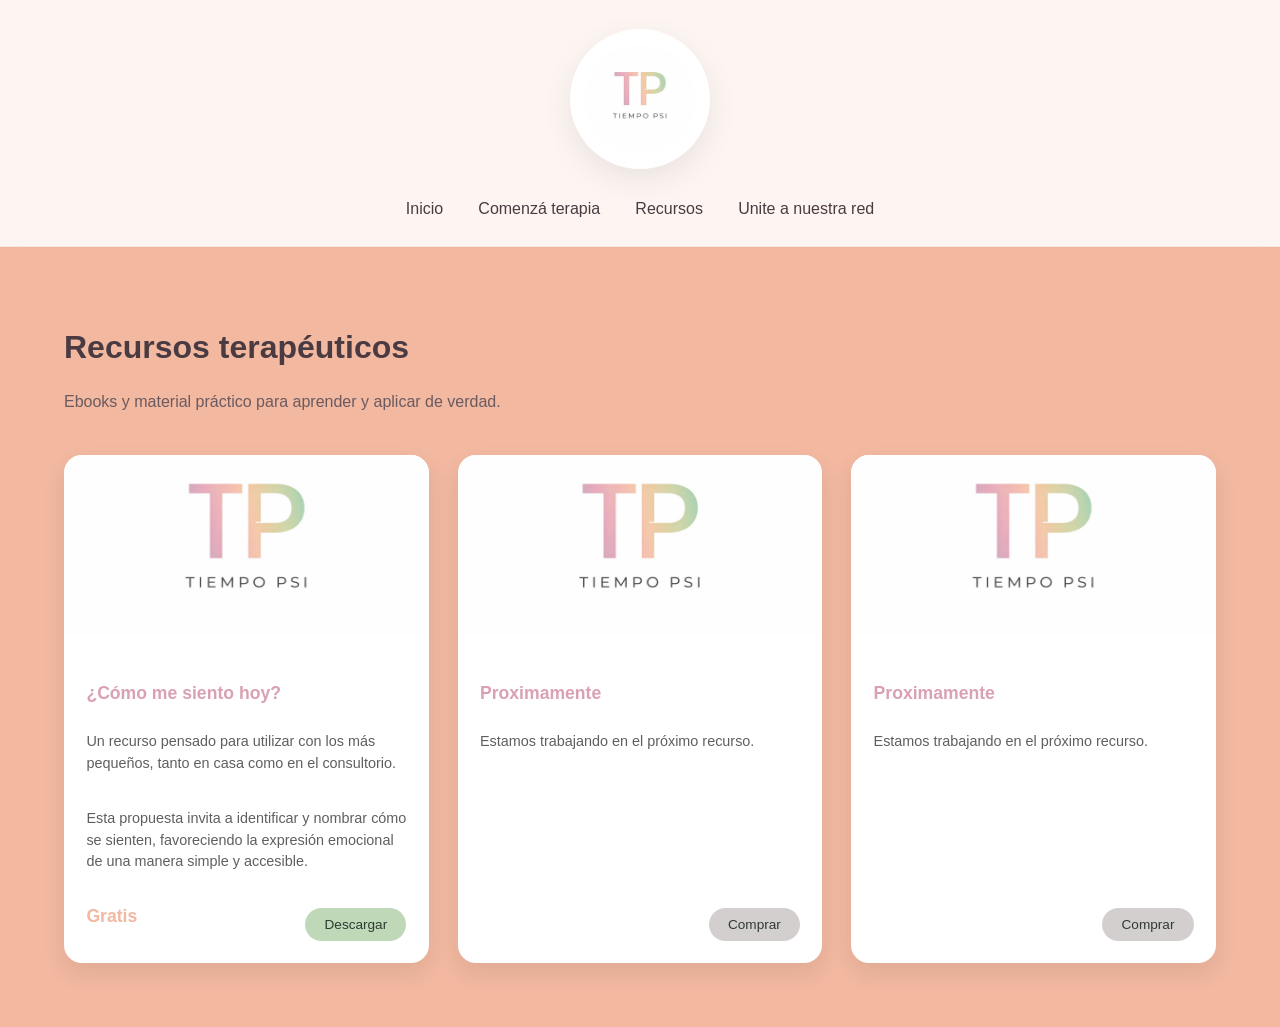
==== recursos.html @ 7a667556 "Update - Seccion recursos Se agrego la pagina de recursos. Contiene cards para el consumo de los rec" ====
<!DOCTYPE html>
<html lang="es">

<head>
    <meta charset="UTF-8" />
    <meta name="viewport" content="width=device-width, initial-scale=1.0" />
    <title>Recursos | Tiempo PSI</title>
    <link rel="stylesheet" href="styles.css" />
    <link rel="stylesheet" href="recursos.css" />
    <link rel="icon" href="Documentos/logoTiempoPSI.jpeg">
</head>

<body>
    <header class="site-header">
        <img src="Documentos/logoTiempoPSI.jpeg" alt="Tiempo Psi" class="logo" />

        <nav class="navbar">
            <a href="index.html#inicio" class="nav-link">Inicio</a>
            <a href="index.html#contacto" class="nav-link">Comenzá terapia</a>
            <a href="recursos.html" class="nav-link">Recursos</a>
            <a href="" class="nav-link">Unite a nuestra red</a>
        </nav>
    </header>

    <section class="recursos">
        <h1>Recursos terapéuticos</h1>
        <p class="subtitle">
            Ebooks y material práctico para aprender y aplicar de verdad.
        </p>

        <div class="recursos-grid">

            <article class="recurso-card">
                <div class="recurso-img">
                    <img src="Documentos/logoTiempoPSI.jpeg" alt="¿Cómo me siento hoy?">
                </div>

                <div class="recurso-content" data-type="free" data-file="Ebooks/como-me-siento-hoy.pdf">
                    <h2>¿Cómo me siento hoy?</h2>

                    <p>
                        Un recurso pensado para utilizar con los más pequeños, tanto en casa como en el consultorio.
                    </p>

                    <p>
                        Esta propuesta invita a identificar y nombrar cómo se sienten, favoreciendo la expresión
                        emocional de una manera simple y accesible.
                    </p>

                    <div class="recurso-footer">
                        <span class="precio">Gratis</span>

                        <button class="btn-comprar" data-action="download">
                            Descargar
                        </button>
                    </div>
                </div>
            </article>

            <article class="recurso-card">
                <div class="recurso-img">
                    <img src="Documentos/logoTiempoPSI.jpeg" alt="Ebook Tiempo PSI">
                </div>

                <div class="recurso-content">
                    <h2>Proximamente</h2>
                    <p>
                        Estamos trabajando en el próximo recurso.
                    </p>

                    <div class="recurso-footer">
                        <span class="precio"></span>
                        <button class="btn-comprar" disabled>
                            Comprar
                        </button>
                    </div>
                </div>
            </article>  
 
            <article class="recurso-card">
                <div class="recurso-img">
                    <img src="Documentos/logoTiempoPSI.jpeg" alt="Ebook Tiempo PSI">
                </div>

                <div class="recurso-content">
                    <h2>Proximamente</h2>
                    <p>
                        Estamos trabajando en el próximo recurso.
                    </p>

                    <div class="recurso-footer">
                        <span class="precio"></span>
                        <button class="btn-comprar" disabled>
                            Comprar
                        </button>
                    </div>
                </div>
            </article>  

            <!-- Más ebooks en el futuro -->

        </div>
    </section>

    <!-- MODAL COMPRA -->
    <div class="modal-overlay" id="modalCompra">
        <div class="modal">
            <button class="modal-close" id="cerrarModal">&times;</button>

            <h2>Finalizar compra</h2>
            <p class="modal-subtitle">Completá tus datos para continuar</p>

            <form id="formCompra">
                <div class="field">
                    <label>Nombre y apellido *</label>
                    <input type="text" name="nombre" required />
                </div>

                <div class="field">
                    <label>Email *</label>
                    <input type="email" name="email" required />
                </div>

                <div class="field">
                    <label>Confirmar email *</label>
                    <input type="email" name="emailConfirmacion" required />
                </div>

                <div class="field">
                    <label>Producto</label>
                    <input type="text" name="producto" id="productoSeleccionado" readonly />
                </div>

                <div class="modal-actions">
                    <button type="submit" class="btn-comprar">
                        Continuar al pago
                    </button>
                </div>
            </form>
        </div>
    </div>

    <script src="recursos.js"></script>

</body>

</html>
---- styles.css ----
:root {
  --rosa-malva: #D9A1B2;
  --durazno: #F2B8A0;
  --amarillo-crema: #EED9A6;
  --verde-salvia: #BFD8B8;

  --fondo: var(--amarillo-crema);
  --texto: #3a3a3a;
  --blanco: #ffffff;
  --error: #c96b78;
}

* {
  box-sizing: border-box;
}

body {
  margin: 0;
  font-family: 'Inter', sans-serif;
  background-color: var(--durazno);
  color: var(--texto);
  line-height: 1.6;
}

html {
  scroll-behavior: smooth;
}

.container {
  max-width: 900px;
  margin: auto;
  padding: 2rem 1rem;
}

/* HERO */
.hero {
  text-align: center;
  margin-bottom: 3rem;
}

.hero h1 {
  font-size: 2.0rem;
  margin-bottom: 0.3rem;
  color: #4a3b42;
}

.subtitle {
  color: #6b5a60;
}

/* SECCIONES */
.bio,
.form-section {
  background-color: var(--blanco);
  padding: 2rem;
  border-radius: 18px;
  margin-bottom: 3rem;
}

.bio h2,
.form-section h2 {
  margin-top: 0;
  color: #4a3b42;
}

/* FORM */
.contact-form {
  display: grid;
  gap: 1.4rem;
}

.field {
  display: flex;
  flex-direction: column;
}

label {
  font-weight: 500;
  margin-bottom: 0.3rem;
}

/* FORM VALIDACIONES */

.input-error {
  border-color: var(--error) !important;
  box-shadow: 0 0 0 2px rgba(201, 107, 120, 0.25);
}

.field-error {
  color: var(--error);
  font-size: 0.8rem;
  margin-top: 0.3rem;
}


.error {
  border: 2px solid #c84b4b;
}

.error-text {
  color: #c84b4b;
  font-size: 0.8rem;
  margin-top: 4px;
  display: block;
}


/* INPUTS */
input,
textarea {
  padding: 0.6rem 0.7rem;
  border-radius: 10px;
  border: 1px solid #d1cfcf;
  font-family: inherit;
  transition: border 0.2s ease, box-shadow 0.2s ease;
}

input:focus,
textarea:focus {
  outline: none;
  border-color: var(--rosa-malva);
  box-shadow: 0 0 0 2px rgba(217, 161, 178, 0.25);
}

/* FIELDSETS */
fieldset {
  border: 1px solid #e2e0e0;
  padding: 1rem;
  border-radius: 14px;
}

legend {
  font-weight: 600;
  margin-bottom: 0.5rem;
  padding: 0 0.4rem;
  color: #4a3b42;
}

fieldset label {
  display: block;
  margin-bottom: 0.4rem;
  font-weight: 400;
}

/* ERRORES */
fieldset.error {
  border-color: var(--error);
  background-color: rgba(242, 184, 160, 0.25);
}

fieldset.error legend {
  color: var(--error);
}

.error-message,
#horario-error {
  color: var(--error);
  font-size: 0.85rem;
  margin-top: 0.4rem;
}

/* BOTÓN */
button {
  margin-top: 1rem;
  padding: 0.9rem;
  border-radius: 14px;
  border: none;
  background-color: var(--rosa-malva);
  color: #ffffff;
  font-size: 1rem;
  cursor: pointer;
  transition: background 0.25s ease, transform 0.1s ease;
}

button:hover:not(:disabled) {
  background-color: var(--verde-salvia);
  color: #2f3b32;
}

button:active:not(:disabled) {
  transform: scale(0.98);
}

button:disabled {
  background-color: #d4cfcf;
  cursor: not-allowed;
}

/* HEADER */
.site-header {
  text-align: center;
  padding: 2.5rem 1rem 1.5rem;
}

.logo {
  width: 140px;
  height: 140px;
  object-fit: cover;
  border-radius: 50%;
  background-color: white;
  padding: 1rem;
  box-shadow: 0 10px 30px rgba(0, 0, 0, 0.08);
  margin-bottom: 1.2rem;
}


/* NAVBAR */
.navbar {
  display: flex;
  justify-content: center;
  gap: 2.2rem;
  flex-wrap: wrap;
}

.nav-link {
  text-decoration: none;
  font-weight: 500;
  color: #4a3b42;
  position: relative;
  padding-bottom: 4px;
  transition: color 0.2s ease;
}

.nav-link::after {
  content: "";
  position: absolute;
  left: 0;
  bottom: 0;
  width: 0;
  height: 2px;
  background-color: var(--rosa-malva);
  transition: width 0.25s ease;
}

.nav-link:hover {
  color: var(--rosa-malva);
}

.nav-link:hover::after {
  width: 100%;
}

/* =========================
   HEADER AVANZADO
========================= */

.site-header {
  position: sticky;
  top: 0;
  z-index: 100;
  background: rgba(255, 255, 255, 0.85);
  backdrop-filter: blur(8px);
  -webkit-backdrop-filter: blur(8px);
  text-align: center;
  padding: 1.8rem 1rem 1.2rem;
  border-bottom: 1px solid rgba(0, 0, 0, 0.05);
  animation: headerFade 0.8s ease forwards;
}

/* LOGO CIRCULAR */
.logo {
  width: 140px;
  height: 140px;
  object-fit: cover;
  border-radius: 50%;
  background-color: white;
  padding: 1rem;
  box-shadow: 0 10px 30px rgba(0, 0, 0, 0.08);
  margin-bottom: 1.2rem;
  animation: logoFloat 1.2s ease forwards;
}

/* NAVBAR */
.navbar {
  display: flex;
  justify-content: center;
  gap: 2.2rem;
  flex-wrap: wrap;
}

.nav-link {
  text-decoration: none;
  font-weight: 500;
  color: #4a3b42;
  position: relative;
  padding-bottom: 6px;
  transition: color 0.25s ease;
}

/* underline animado */
.nav-link::after {
  content: "";
  position: absolute;
  left: 0;
  bottom: 0;
  width: 0;
  height: 2px;
  background-color: var(--rosa-malva);
  transition: width 0.3s ease;
}

.nav-link:hover {
  color: var(--rosa-malva);
}

.nav-link:hover::after {
  width: 100%;
}

/* LINK ACTIVO (futuro JS o anchor) */
.nav-link.active {
  color: var(--rosa-malva);
}

.nav-link.active::after {
  width: 100%;
}

/* =========================
   ANIMACIONES
========================= */

@keyframes headerFade {
  from {
    opacity: 0;
    transform: translateY(-10px);
  }

  to {
    opacity: 1;
    transform: translateY(0);
  }
}


@keyframes logoFloat {
  from {
    opacity: 0;
    transform: translateY(-8px) scale(0.96);
  }

  to {
    opacity: 1;
    transform: translateY(0) scale(1);
  }
}

#contacto, #inicio {
  scroll-margin-top: 250px; /* ajustá según altura real del header */
}


/* RESPONSIVE */
@media (max-width: 600px) {

  .container {
    padding: 1.5rem 1rem;
  }

  .bio,
  .form-section {
    padding: 1.5rem;
  }

  .logo {
    width: 110px;
    height: 110px;
  }

  .navbar {
    gap: 1.4rem;
  }
}
---- recursos.css ----
/* =========================
   PÁGINA RECURSOS
========================= */

.recursos {
  max-width: 1200px;
  margin: 0 auto;
  padding: 3rem 1.5rem 4rem;
}

.recursos h1 {
  font-size: 2rem;
  margin-bottom: 0.5rem;
  color: #4a3b42;
}

.recursos .subtitle {
  margin-bottom: 2.5rem;
}

/* =========================
   GRID
========================= */

.recursos-grid {
  display: grid;
  grid-template-columns: repeat(3, 1fr);
  gap: 1.8rem;
}

/* =========================
   CARD
========================= */

.recurso-card {
  background-color: var(--blanco);
  border-radius: 18px;
  overflow: hidden;
  box-shadow: 0 10px 25px rgba(0, 0, 0, 0.08);
  transition: transform 0.25s ease, box-shadow 0.25s ease;
  display: flex;
  flex-direction: column;
}

.recurso-card:hover {
  transform: translateY(-4px);
  box-shadow: 0 14px 30px rgba(0, 0, 0, 0.12);
}

.recurso-img img {
  width: 100%;
  height: 180px;
  object-fit: cover;
}

.recurso-content {
  padding: 1.4rem;
  display: flex;
  flex-direction: column;
  flex-grow: 1;
}

.recurso-content h2 {
  font-size: 1.1rem;
  margin-bottom: 0.6rem;
  color: var(--rosa-malva);
}

.recurso-content p {
  font-size: 0.9rem;
  line-height: 1.5;
  margin-bottom: 1.2rem;
  color: #5f5f5f;
}

.recurso-footer {
  margin-top: auto;
  display: flex;
  justify-content: space-between;
  align-items: center;
}

.precio {
  font-size: 1.1rem;
  font-weight: 600;
  color: var(--durazno);
}

/* =========================
   BOTÓN RECURSOS
========================= */

.btn-comprar {
  background-color: var(--verde-salvia);
  border: none;
  color: #2f3b32;
  padding: 0.55rem 1.2rem;
  border-radius: 999px;
  cursor: pointer;
  font-size: 0.85rem;
  font-weight: 500;
  transition: background 0.25s ease, transform 0.15s ease;
}

.btn-comprar:hover:not(:disabled) {
  background-color: #a9cda1;
  transform: translateY(-1px);
}

/* =========================
   MODAL
========================= */

.modal-overlay {
  position: fixed;
  inset: 0;
  background: rgba(0, 0, 0, 0.35);
  display: none;
  align-items: center;
  justify-content: center;
  z-index: 1000;
  padding: 1rem;
}

.modal-overlay.active {
  display: flex;
}

.modal {
  background-color: var(--blanco);
  width: 100%;
  max-width: 420px;
  padding: 2rem;
  border-radius: 20px;
  position: relative;
  animation: modalFade 0.3s ease;
}

@keyframes modalFade {
  from {
    opacity: 0;
    transform: translateY(8px);
  }
  to {
    opacity: 1;
    transform: translateY(0);
  }
}

.modal h2 {
  color: var(--rosa-malva);
  margin-bottom: 0.3rem;
}

.modal-subtitle {
  font-size: 0.9rem;
  color: #6b6b6b;
  margin-bottom: 1.2rem;
}

.modal-actions {
  margin-top: 1.5rem;
  text-align: right;
}

.modal-close {
  position: absolute;
  top: 10px;
  right: 14px;
  background: none;
  border: none;
  font-size: 1.5rem;
  cursor: pointer;
  color: #999;
}

.modal-close:hover {
  color: #333;
}

/* =========================
   RESPONSIVE
========================= */

@media (max-width: 900px) {
  .recursos-grid {
    grid-template-columns: repeat(2, 1fr);
  }
}

@media (max-width: 600px) {

  .recursos {
    padding: 2rem 1rem 3rem;
  }

  .recursos-grid {
    grid-template-columns: 1fr;
  }

  .recurso-img img {
    height: 160px;
  }
}
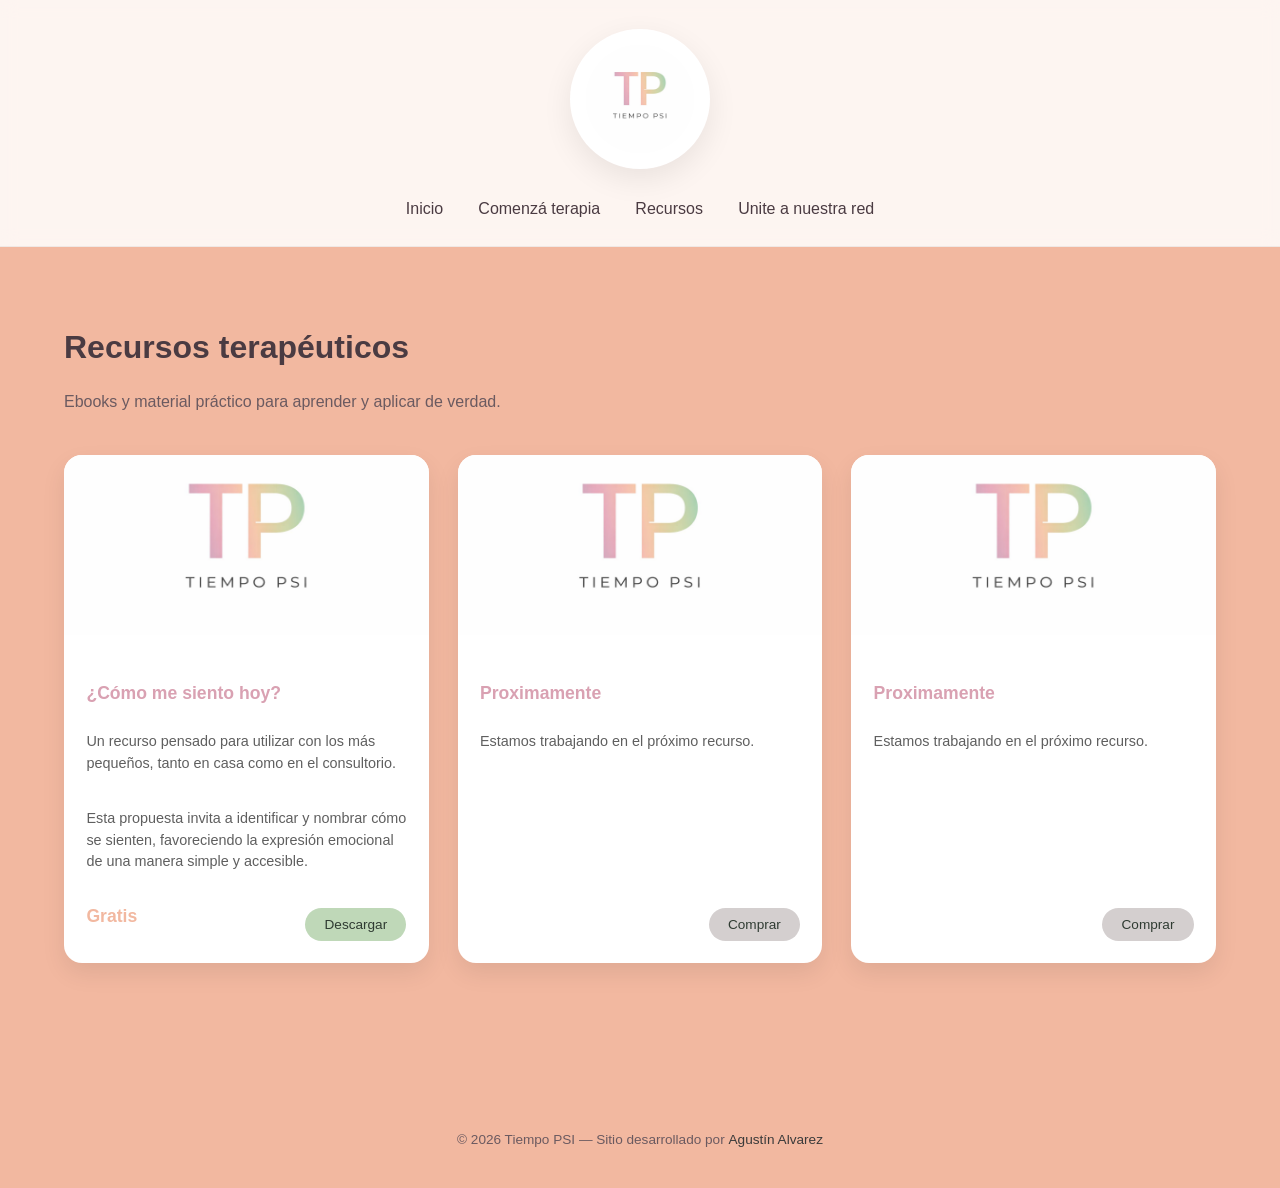
==== commit 0bb89ef9: "Agrego Footer Se agregó el footer con su estilo." ====
--- a/recursos.html
+++ b/recursos.html
@@ -35,7 +35,7 @@
                     <img src="Documentos/logoTiempoPSI.jpeg" alt="¿Cómo me siento hoy?">
                 </div>
 
-                <div class="recurso-content" data-type="free" data-file="Ebooks/como-me-siento-hoy.pdf">
+                <div class="recurso-content" data-type="free" data-file="Ebooks/como me siento hoy.pdf">
                     <h2>¿Cómo me siento hoy?</h2>
 
                     <p>
@@ -75,8 +75,8 @@
                         </button>
                     </div>
                 </div>
-            </article>  
- 
+            </article>
+
             <article class="recurso-card">
                 <div class="recurso-img">
                     <img src="Documentos/logoTiempoPSI.jpeg" alt="Ebook Tiempo PSI">
@@ -95,7 +95,7 @@
                         </button>
                     </div>
                 </div>
-            </article>  
+            </article>
 
             <!-- Más ebooks en el futuro -->
 
@@ -142,6 +142,13 @@
 
     <script src="recursos.js"></script>
 
+    <footer class="site-footer">
+        <p>
+            © 2026 Tiempo PSI — Sitio desarrollado por
+            <a href="" target="_blank">Agustín Alvarez</a>
+        </p>
+    </footer>
+
 </body>
 
 </html>
--- a/styles.css
+++ b/styles.css
@@ -317,6 +317,29 @@
 }
 
 /* =========================
+   FOOTER
+========================= */
+
+.site-footer {
+  margin-top: 4rem;
+  padding: 1.5rem 1rem;
+  text-align: center;
+  font-size: 0.85rem;
+  color: #6b5a60;
+}
+
+.site-footer a {
+  color: var(--texto);
+  text-decoration: none;
+  font-weight: 500;
+}
+
+.site-footer a:hover {
+  text-decoration: underline;
+}
+
+
+/* =========================
    ANIMACIONES
 ========================= */
 
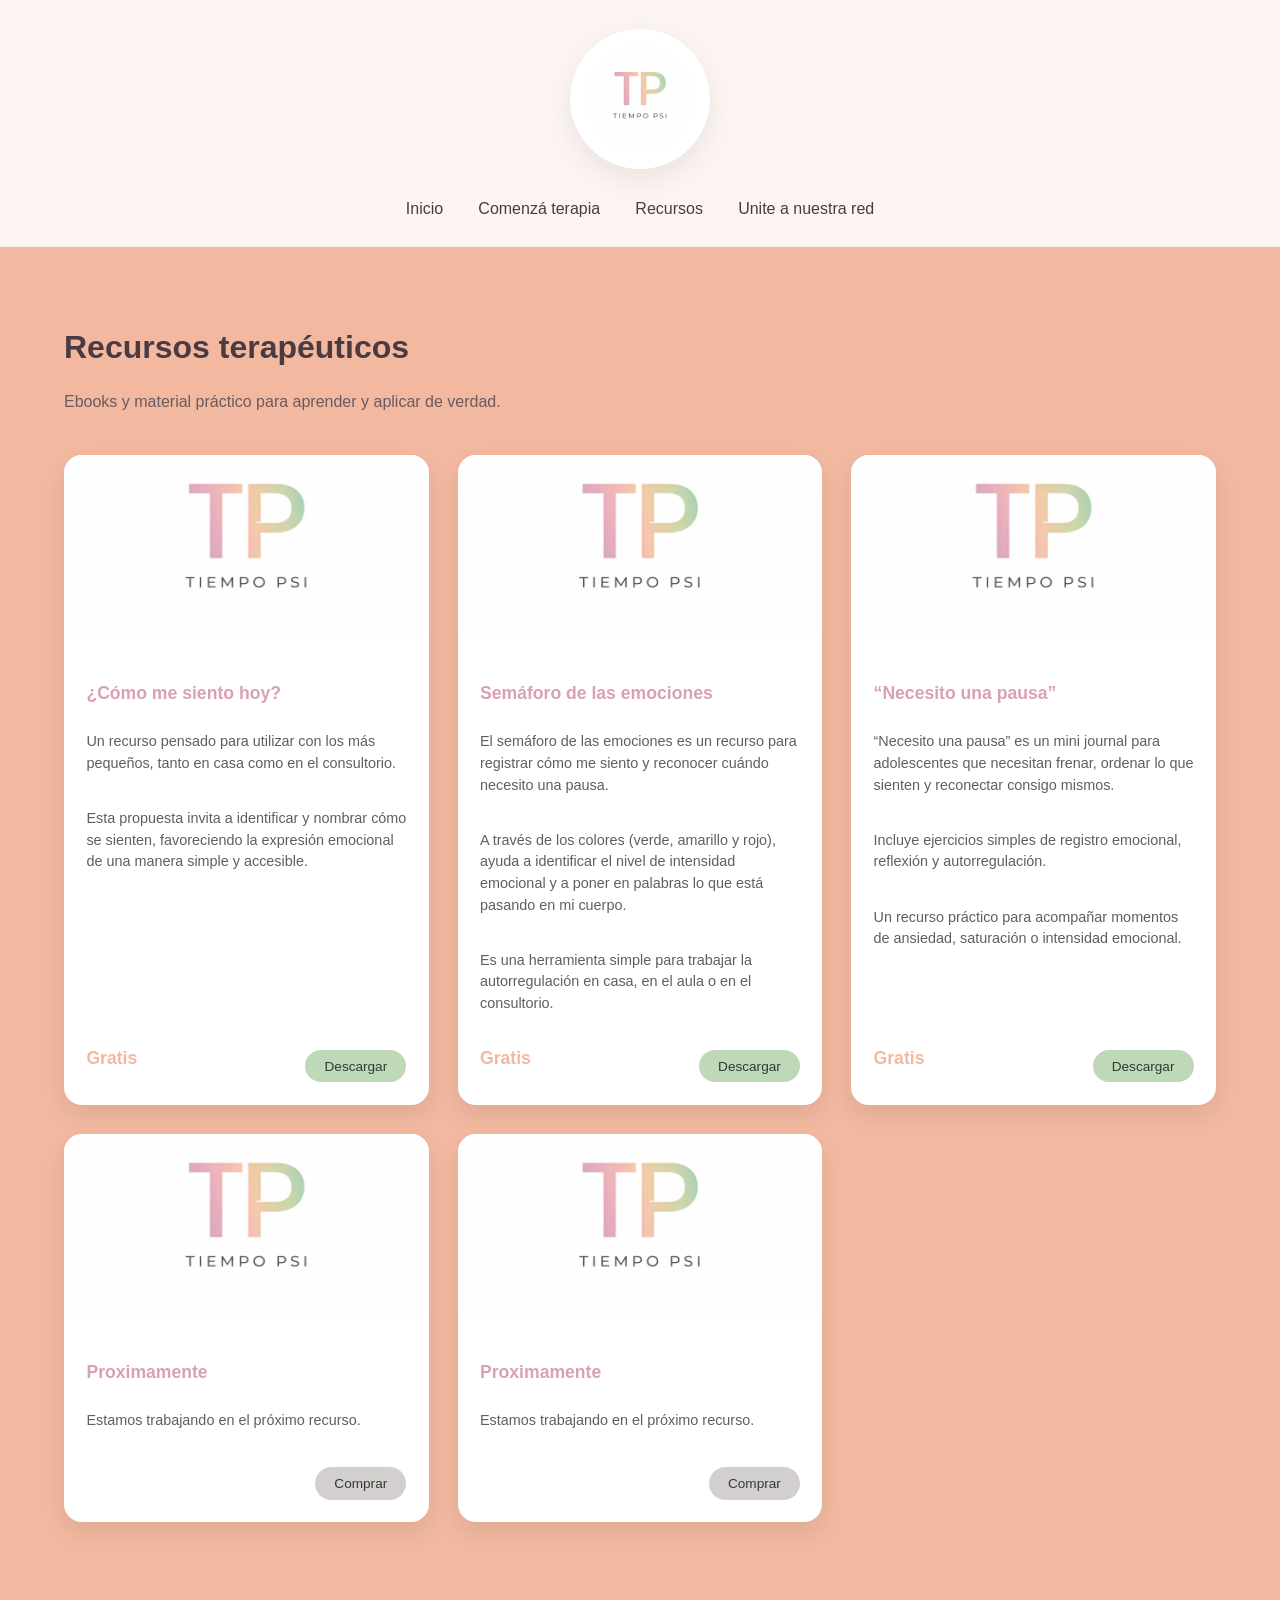
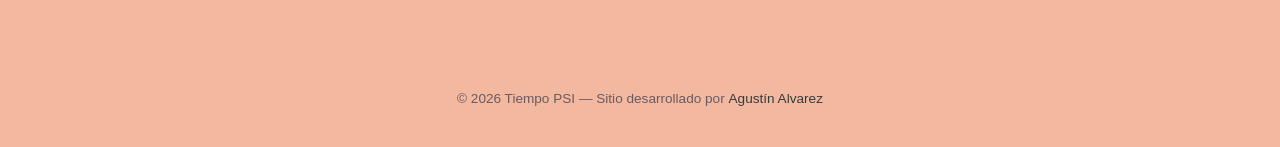
==== commit e7abcf54: "Add recursos Se agregaron dos nuevos recursos. Semáforo y Journal" ====
--- a/recursos.html
+++ b/recursos.html
@@ -8,6 +8,17 @@
     <link rel="stylesheet" href="styles.css" />
     <link rel="stylesheet" href="recursos.css" />
     <link rel="icon" href="Documentos/logoTiempoPSI.jpeg">
+
+    <!-- Google tag (gtag.js) -->
+    <script async src="https://www.googletagmanager.com/gtag/js?id=G-MJ1HTQVVB2"></script>
+    <script>
+        window.dataLayer = window.dataLayer || [];
+        function gtag() { dataLayer.push(arguments); }
+        gtag('js', new Date());
+
+        gtag('config', 'G-MJ1HTQVVB2');
+    </script>
+
 </head>
 
 <body>
@@ -59,6 +70,65 @@
 
             <article class="recurso-card">
                 <div class="recurso-img">
+                    <img src="Documentos/logoTiempoPSI.jpeg" alt="semaforo de las emociones">
+                </div>
+
+                <div class="recurso-content" data-type="free" data-file="Ebooks/semaforo de las emociones.pdf">
+                    <h2>Semáforo de las emociones</h2>
+
+                    <p>
+                        El semáforo de las emociones es un recurso para registrar cómo me siento y reconocer cuándo
+                        necesito una pausa.
+                    </p>
+                    <p>
+                        A través de los colores (verde, amarillo y rojo), ayuda a identificar el nivel de intensidad
+                        emocional y a poner en palabras lo que está pasando en mi cuerpo.
+                    </p>
+                    <p>
+                        Es una herramienta simple para trabajar la autorregulación en casa, en el aula o en el
+                        consultorio.
+                    </p>
+                    <div class="recurso-footer">
+                        <span class="precio">Gratis</span>
+
+                        <button class="btn-comprar" data-action="download">
+                            Descargar
+                        </button>
+                    </div>
+                </div>
+            </article>
+
+            <article class="recurso-card">
+                <div class="recurso-img">
+                    <img src="Documentos/logoTiempoPSI.jpeg" alt="Necesito una pausa">
+                </div>
+
+                <div class="recurso-content" data-type="free"
+                    data-file="Ebooks/Journal_Necesito_una_pausa_Version_Adolescente_Tiempo_Psi.pdf">
+                    <h2>“Necesito una pausa”</h2>
+
+                    <p>
+                        “Necesito una pausa” es un mini journal para adolescentes que necesitan frenar, ordenar lo que
+                        sienten y reconectar consigo mismos.
+                    </p>
+                    <p>
+                        Incluye ejercicios simples de registro emocional, reflexión y autorregulación.
+                    </p>
+                    <p>
+                        Un recurso práctico para acompañar momentos de ansiedad, saturación o intensidad emocional.
+                    </p>
+                    <div class="recurso-footer">
+                        <span class="precio">Gratis</span>
+
+                        <button class="btn-comprar" data-action="download">
+                            Descargar
+                        </button>
+                    </div>
+                </div>
+            </article>
+
+            <article class="recurso-card">
+                <div class="recurso-img">
                     <img src="Documentos/logoTiempoPSI.jpeg" alt="Ebook Tiempo PSI">
                 </div>
 
